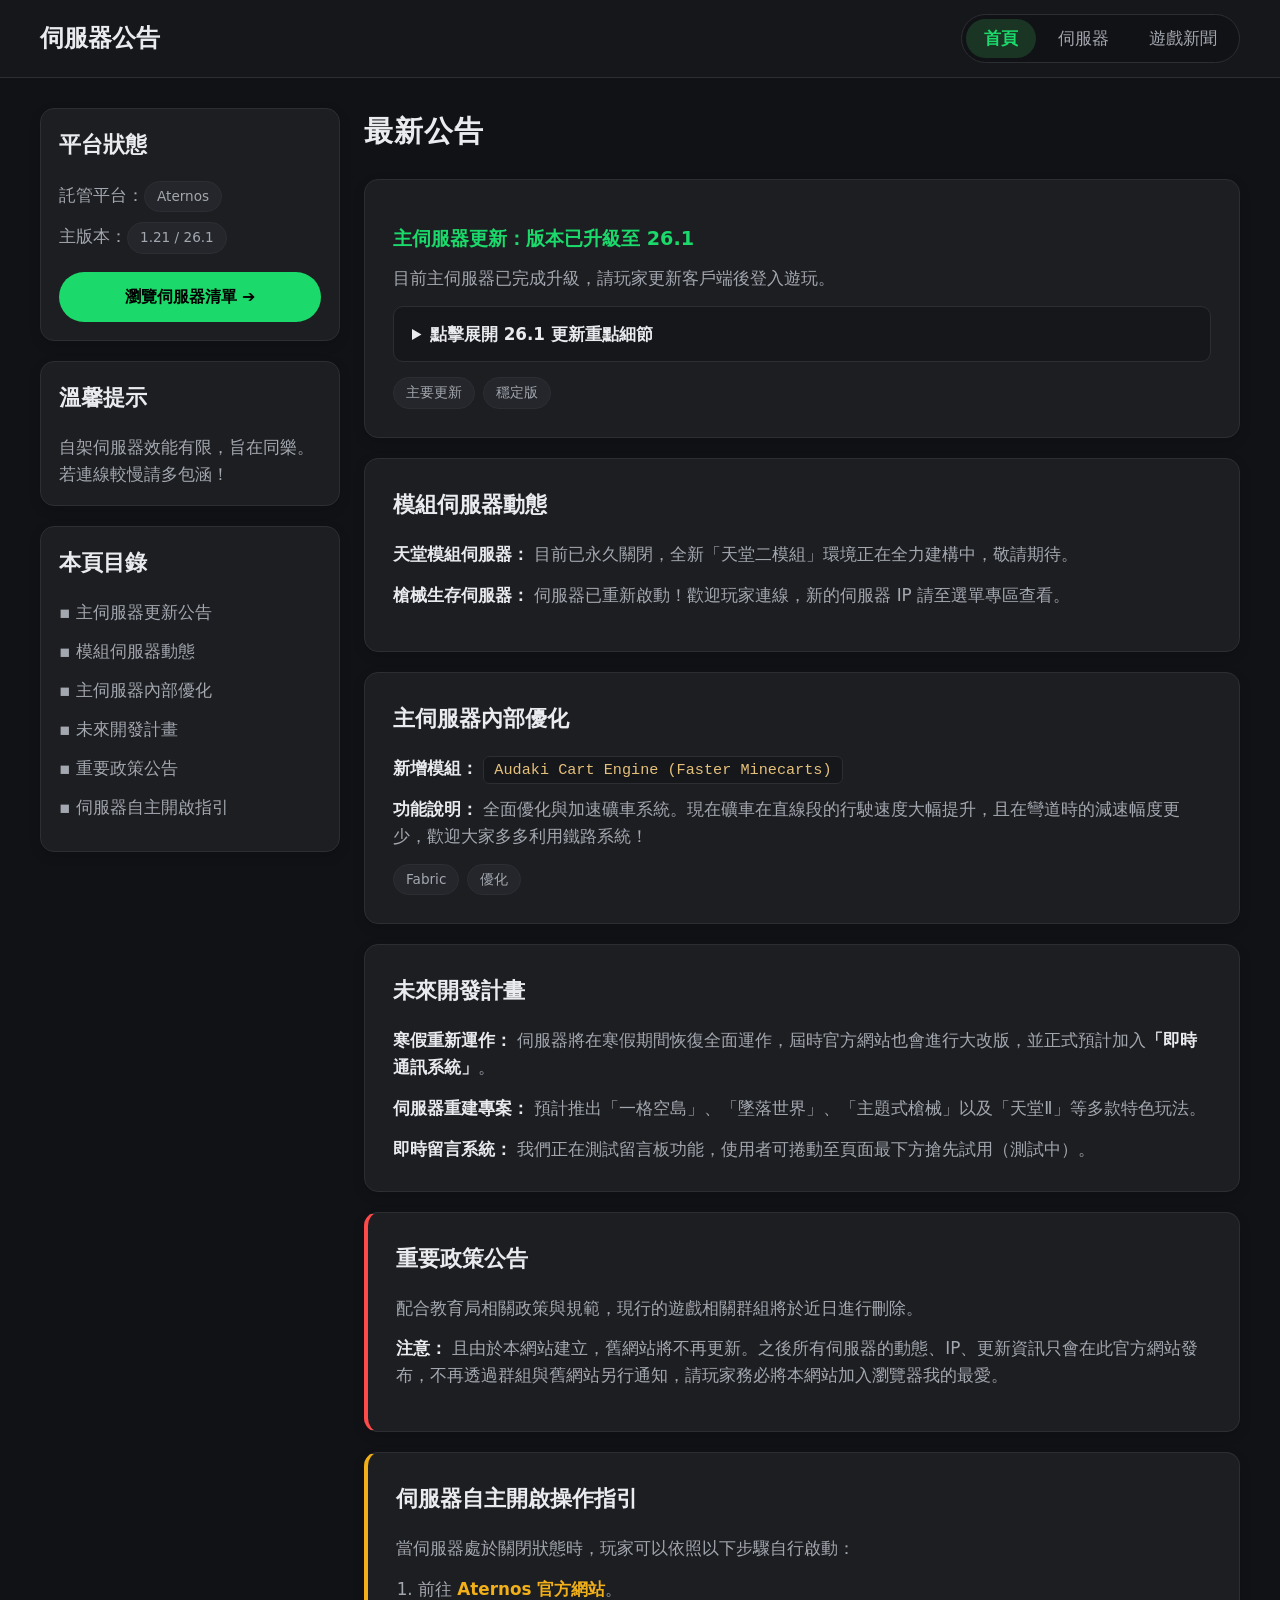
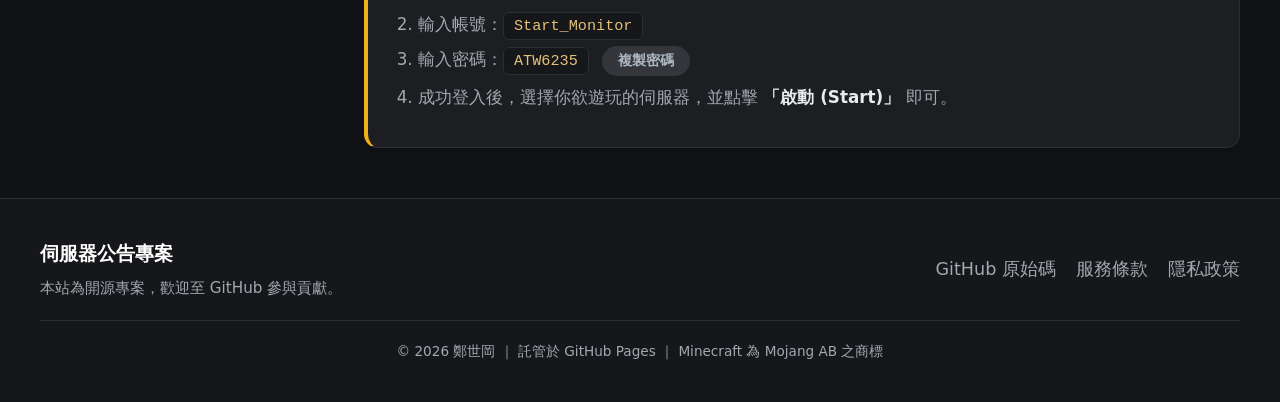
==== index.html @ da99acee "Add files via upload" ====
<!DOCTYPE html>
<html lang="zh-TW">
<head>
    <meta charset="UTF-8">
    <meta name="viewport" content="width=device-width, initial-scale=1.0">
    <title>伺服器公告首頁</title>
    <style>
        /* 完美復刻 Modrinth 配色與全域樣式 */
        :root {
            --bg-main: #111216;       /* 最底層超暗背景 */
            --bg-card: #1c1e22;       /* 卡片與區塊背景 */
            --bg-nav: #16171a;        /* 導覽列背景 */
            --color-text: #eaebee;    /* 主文字顏色 */
            --color-muted: #a3a7af;   /* 說明小字顏色 */
            --brand-green: #1bd96a;   /* 正常狀態背景色 */
            --brand-green-hover: #22ff85; /* 滑鼠移上去時背景色漸變 */
            --border-color: #2c2e33;  /* 邊框線條顏色 */
            --alert-red: #ff4a4a;     /* 政策警示紅 */
            --guide-yellow: #f1b019;  /* 技術指引黃 */
        }

        body {
            font-family: Inter, system-ui, -apple-system, BlinkMacSystemFont, "Segoe UI", Roboto, "Helvetica Neue", Arial, "Noto Sans TC", sans-serif;
            background-color: var(--bg-main);
            color: var(--color-text);
            margin: 0;
            padding: 0;
            line-height: 1.6;
            font-size: 1.1rem;
        }

        /* 頂部區域與導覽列 */
        header {
            background-color: var(--bg-nav);
            border-bottom: 1px solid var(--border-color);
            position: sticky;
            top: 0;
            z-index: 100;
        }

        .header-container {
            max-width: 1200px;
            margin: 0 auto;
            display: flex;
            justify-content: space-between;
            align-items: center;
            padding: 14px 20px;
        }
        
        header h1 {
            margin: 0;
            font-size: 1.5rem;
            font-weight: 700;
        }

        header h1 a {
            color: var(--color-text);
            text-decoration: none;
            transition: color 0.2s;
        }

        header h1 a:hover {
            color: var(--brand-green);
        }

        /* 💡 完美復刻 Modrinth 膠囊型分組導覽外框 */
        nav {
            display: flex;
            gap: 4px;
            background-color: #111216;
            padding: 4px;
            border-radius: 30px; /* 藥丸外框圓角 */
            border: 1px solid var(--border-color);
        }

        /* 💡 導覽標籤全面化身圓角藥丸 */
        nav a {
            color: var(--color-muted);
            text-decoration: none;
            padding: 6px 18px;
            border-radius: 20px; /* 內層選項高圓角 */
            transition: all 0.2s ease;
            font-size: 1.05rem;
            font-weight: 500;
        }

        nav a:hover {
            color: var(--color-text);
            background-color: #24262b;
        }

        /* 💡 復刻截圖中「模組」標籤的墨綠色底、亮綠字效果 */
        nav a.active {
            background-color: #1b3524; 
            color: var(--brand-green);
            font-weight: 600;
        }

        /* 主內容兩欄佈局 */
        .main-layout {
            max-width: 1200px;
            margin: 30px auto;
            padding: 0 20px;
            display: grid;
            grid-template-columns: 300px 1fr;
            gap: 24px;
        }

        @media (max-width: 768px) {
            .main-layout {
                grid-template-columns: 1fr;
            }
        }

        /* 左側邊欄卡片 */
        .sidebar {
            display: flex;
            flex-direction: column;
            gap: 20px;
        }

        /* 右側主內容區 */
        .content-area {
            display: flex;
            flex-direction: column;
            gap: 20px;
        }

        /* 頁面主要大標題樣式 */
        .page-main-title {
            font-size: 1.8rem;
            color: var(--color-text);
            margin: 0 0 5px 0;
            font-weight: 700;
            letter-spacing: 1px;
        }

        /* Modrinth 圓角卡片樣式 */
        .card {
            background-color: var(--bg-card);
            border: 1px solid var(--border-color);
            border-radius: 14px; /* 稍微提升整體卡片大圓角 */
            padding: 28px;
            box-shadow: 0 4px 12px rgba(0,0,0,0.15);
            scroll-margin-top: 80px;
        }

        .card h2 {
            font-size: 1.4rem;
            margin-top: 0;
            margin-bottom: 18px;
            color: var(--color-text);
            font-weight: 600;
        }

        .card h3 {
            font-size: 1.2rem;
            color: var(--brand-green);
            margin-top: 16px;
            margin-bottom: 10px;
        }

        p {
            color: var(--color-muted);
            font-size: 1.05rem;
            margin: 0 0 14px 0;
        }

        strong {
            color: var(--color-text);
        }

        /* 目錄列表樣式 */
        .toc-list {
            list-style: none;
            padding: 0;
            margin: 0;
        }

        .toc-list li {
            margin-bottom: 12px;
        }

        .toc-list a {
            color: var(--color-muted);
            text-decoration: none;
            font-size: 1.05rem;
            transition: color 0.2s;
            display: block;
        }

        .toc-list a:hover {
            color: var(--brand-green);
        }

        /* 🟩 完美復刻「下載」鈕外觀的高圓角綠色按鈕 */
        .btn {
            display: inline-flex;
            align-items: center;
            justify-content: center;
            background-color: var(--brand-green);
            color: #000;
            padding: 12px 24px;
            text-decoration: none;
            border-radius: 30px; /* 💡 更改為極致圓滑的藥丸型圓角 */
            font-size: 1rem;
            font-weight: bold;
            transition: background 0.3s ease, transform 0.2s ease, color 0.3s ease;
            border: none;
            cursor: pointer;
            white-space: nowrap;
        }

        .btn:hover {
            background-color: var(--brand-green-hover);
            color: #000;
        }

        .btn:active {
            transform: scale(0.95);
        }

        /* 🪨 依照條件客製化的灰色圓角藥丸按鈕 */
        .btn-gray {
            background-color: #34363c;
            color: #aeb8c3;
            padding: 6px 16px;
            font-size: 0.85rem;
            margin-left: 8px;
            border-radius: 20px; /* 💡 更改為極致圓滑的藥丸型圓角 */
            font-weight: bold;
            transition: background 0.3s ease, transform 0.2s ease, color 0.3s ease;
            border: none;
            cursor: pointer;
            white-space: nowrap;
        }

        .btn-gray:hover {
            background-color: #41444b;
            color: #dce9f6;
        }

        .btn-gray:active {
            transform: scale(0.95);
        }

        /* 💡 標籤同步換上膠囊藥丸外觀 */
        .tag {
            display: inline-block;
            background-color: #24262b;
            color: var(--color-muted);
            padding: 4px 12px;
            border-radius: 20px; /* 💡 高圓角 */
            font-size: 0.85rem;
            margin-right: 8px;
            border: 1px solid var(--border-color);
        }

        /* 摺疊選單 */
        details {
            background-color: #16171a;
            padding: 14px 18px;
            border-radius: 10px; /* 摺疊選單微調圓潤 */
            border: 1px solid var(--border-color);
            margin-top: 14px;
        }

        summary {
            font-weight: 600;
            color: var(--color-text);
            cursor: pointer;
            font-size: 1.05rem;
        }

        ul, ol {
            padding-left: 22px;
            margin: 12px 0 0 0;
            color: var(--color-muted);
            font-size: 1.05rem;
        }

        li {
            margin-bottom: 8px;
        }

        /* 政策與技術引導特殊樣式 */
        .policy-card {
            border-left: 4px solid var(--alert-red);
        }
        
        .tech-card {
            border-left: 4px solid var(--guide-yellow);
        }

        /* 程式碼區塊外觀 */
        .code-block {
            background-color: #16171a;
            padding: 4px 10px;
            border-radius: 6px;
            font-family: Consolas, Monaco, monospace;
            color: #e5c07b;
            font-size: 0.95rem;
            border: 1px solid var(--border-color);
        }

        /* 複製狀態字樣提示 */
        #status {
            font-size: 15px;
            color: #d1d5db;
            margin-left: 10px;
            display: inline-block;
            vertical-align: middle;
        }
    </style>
</head>
<body>

    <header>
        <div class="header-container">
            <h1><a href="#main-server">伺服器公告</a></h1>
            <nav>
                <a href="index.html" class="active">首頁</a>
                <a href="menu.html">伺服器</a>
                <a href="news.html">遊戲新聞</a>
            </nav>
        </div>
    </header>

    <div class="main-layout">
        
        <div class="sidebar">
            <div class="card" style="padding: 18px;">
                <h2>平台狀態</h2>
                <p style="margin-bottom: 10px;">託管平台：<span class="tag">Aternos</span></p>
                <p style="margin-bottom: 18px;">主版本：<span class="tag">1.21 / 26.1</span></p>
                <a href="menu.html" class="btn" style="width: 100%; box-sizing: border-box;">瀏覽伺服器清單 ➔</a>
            </div>
            
            <div class="card" style="padding: 18px;">
                <h2>溫馨提示</h2>
                <p style="margin: 0;">自架伺服器效能有限，旨在同樂。若連線較慢請多包涵！</p>
            </div>

            <div class="card" style="padding: 18px;">
                <h2>本頁目錄</h2>
                <ul class="toc-list">
                    <li><a href="#main-server">▪ 主伺服器更新公告</a></li>
                    <li><a href="#mod-server">▪ 模組伺服器動態</a></li>
                    <li><a href="#server-optimization">▪ 主伺服器內部優化</a></li>
                    <li><a href="#future-plans">▪ 未來開發計畫</a></li>
                    <li><a href="#policy-alert">▪ 重要政策公告</a></li>
                    <li><a href="#self-host">▪ 伺服器自主開啟指引</a></li>
                </ul>
            </div>
        </div>

        <div class="content-area">

            <h2 class="page-main-title">最新公告</h2>

            <div class="card" id="main-server">
                <h3>主伺服器更新：版本已升級至 26.1</h3>
                <p>目前主伺服器已完成升級，請玩家更新客戶端後登入遊玩。</p>
                
                <details>
                    <summary>點擊展開 26.1 更新重點細節</summary>
                    <ul>
                        <li><strong>全新生物外觀：</strong> 新增兔子與多種幼年生物的全新視覺外觀。</li>
                        <li><strong>全新道具與配方：</strong> 引入「金蒲公英」，並正式新增「命名牌」的合成配方。</li>
                        <li><strong>音效升級：</strong> 音階盒新增「小號」音色，並全面更新了貓、豬、牛、雞等動物的新音效。</li>
                    </ul>
                </details>
                <div style="margin-top: 15px;">
                    <span class="tag">主要更新</span><span class="tag">穩定版</span>
                </div>
            </div>

            <div class="card" id="mod-server">
                <h2>模組伺服器動態</h2>
                <p><strong>天堂模組伺服器：</strong> 目前已永久關閉，全新「天堂二模組」環境正在全力建構中，敬請期待。</p>
                <p><strong>槍械生存伺服器：</strong> 伺服器已重新啟動！歡迎玩家連線，新的伺服器 IP 請至選單專區查看。</p>
            </div>

            <div class="card" id="server-optimization">
                <h2>主伺服器內部優化</h2>
                <p><strong>新增模組：</strong> <span class="code-block">Audaki Cart Engine (Faster Minecarts)</span></p>
                <p><strong>功能說明：</strong> 全面優化與加速礦車系統。現在礦車在直線段的行駛速度大幅提升，且在彎道時的減速幅度更少，歡迎大家多多利用鐵路系統！</p>
                <div style="margin-top: 10px;">
                    <span class="tag">Fabric</span><span class="tag">優化</span>
                </div>
            </div>

            <div class="card" id="future-plans">
                <h2>未來開發計畫</h2>
                <p><strong>寒假重新運作：</strong> 伺服器將在寒假期間恢復全面運作，屆時官方網站也會進行大改版，並正式預計加入<strong>「即時通訊系統」</strong>。</p>
                <p><strong>伺服器重建專案：</strong> 預計推出「一格空島」、「墜落世界」、「主題式槍械」以及「天堂Ⅱ」等多款特色玩法。</p>
                <p style="margin-bottom: 0;"><strong>即時留言系統：</strong> 我們正在測試留言板功能，使用者可捲動至頁面最下方搶先試用（測試中）。</p>
            </div>

            <div class="card policy-card" id="policy-alert">
                <h2>重要政策公告</h2>
                <p>配合教育局相關政策與規範，現行的遊戲相關群組將於近日進行刪除。</p>
                <p><strong>注意：</strong> 且由於本網站建立，舊網站將不再更新。之後所有伺服器的動態、IP、更新資訊只會在此官方網站發布，不再透過群組與舊網站另行通知，請玩家務必將本網站加入瀏覽器我的最愛。</p>
            </div>

            <div class="card tech-card" id="self-host">
                <h2>伺服器自主開啟操作指引</h2>
                <p>當伺服器處於關閉狀態時，玩家可以依照以下步驟自行啟動：</p>
                <ol>
                    <li>前往 <a href="https://aternos.org/" target="_blank" style="color: var(--guide-yellow); font-weight: bold; text-decoration: none;">Aternos 官方網站</a>。</li>
                    <li>輸入帳號：<span class="code-block">Start_Monitor</span></li>
                    <li>輸入密碼：<span class="code-block" id="server-pwd">ATW6235</span> 
                        <button class="btn-gray" id="copyBtn">複製密碼</button>
                        <div id="status"></div>
                    </li>
                    <li>成功登入後，選擇你欲遊玩的伺服器，並點擊 <strong>「啟動 (Start)」</strong> 即可。</li>
                </ol>
            </div>

        </div>
    </div>

    <script>
        document.getElementById("copyBtn").addEventListener("click", function() {
            var pwdText = document.getElementById("server-pwd").innerText;

            const textarea = document.createElement("textarea");
            textarea.value = pwdText;
            document.body.appendChild(textarea);
            textarea.select();

            try {
                const successful = document.execCommand("copy");
                const statusEl = document.getElementById("status");
                if (successful) {
                    statusEl.textContent = "已複製至剪貼簿";
                    setTimeout(() => {
                        statusEl.textContent = "";
                    }, 3000);
                } else {
                    statusEl.textContent = "複製失敗";
                }
            } catch (err) {
                document.getElementById("status").textContent = "複製錯誤";
            }

            document.body.removeChild(textarea);
        });
    </script>



    <footer style="background-color: #16171a; border-top: 1px solid #2c2e33; padding: 40px 20px; color: #a3a7af; margin-top: 50px;">
        <div style="max-width: 1200px; margin: 0 auto; display: flex; justify-content: space-between; align-items: center; flex-wrap: wrap; gap: 20px;">
        
            <div>
                <div style="font-size: 1.2rem; font-weight: bold; color: #fff; margin-bottom: 6px;">伺服器公告專案</div>
                <p style="margin: 0; font-size: 0.95rem;">本站為開源專案，歡迎至 GitHub 參與貢獻。</p>
            </div>

            <div style="display: flex; gap: 20px;">
                <a href="https://github.com/KevinChensinlong/KevinChensinlong.github.io" target="_blank" style="color: #a3a7af; text-decoration: none; transition: 0.2s;">
                   GitHub 原始碼
                </a>
                <a href="#" style="color: #a3a7af; text-decoration: none;">服務條款</a>
                <a href="#" style="color: #a3a7af; text-decoration: none;">隱私政策</a>
            </div>
        </div>
    
        <div style="max-width: 1200px; margin: 20px auto 0 auto; padding-top: 20px; border-top: 1px solid #2c2e33; text-align: center; font-size: 0.85rem;">
            &copy; 2026 鄭世岡 ｜ 託管於 GitHub Pages ｜ Minecraft 為 Mojang AB 之商標
        </div>
    </footer>

</body>
</html>
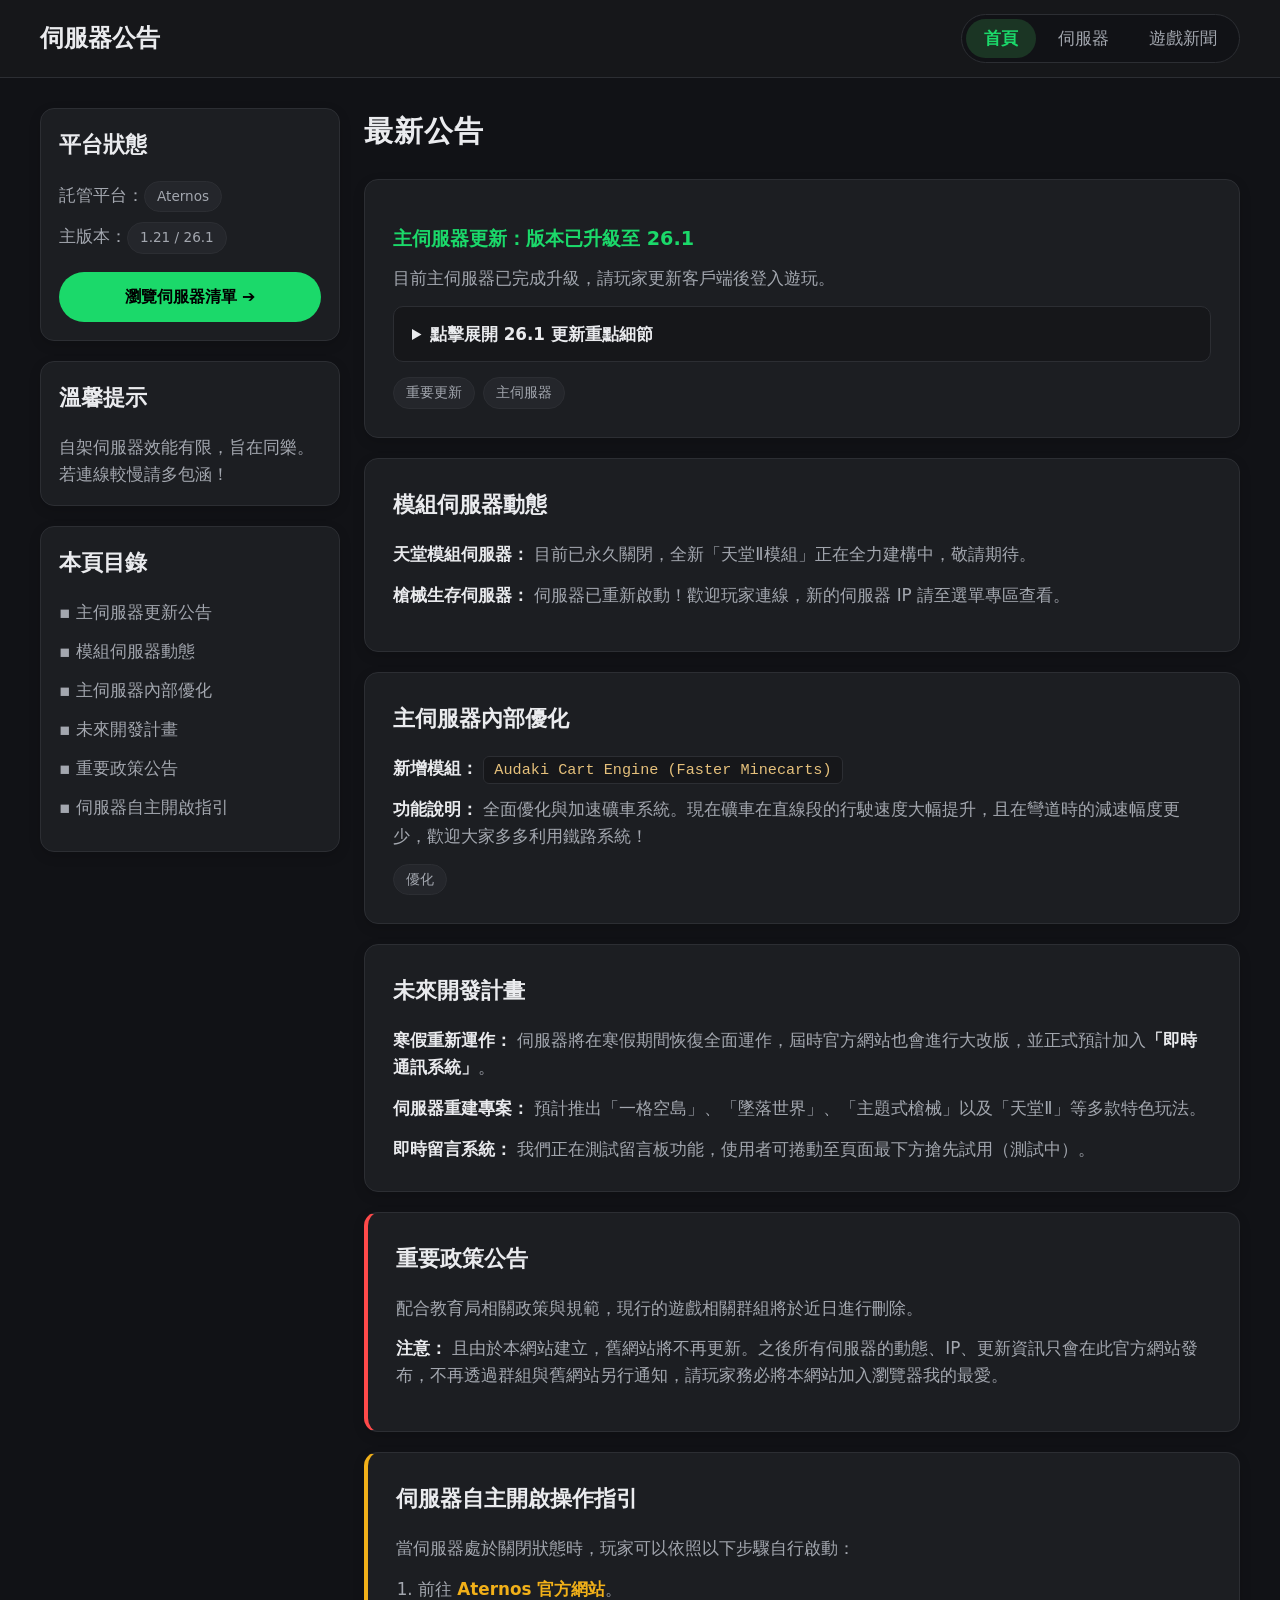
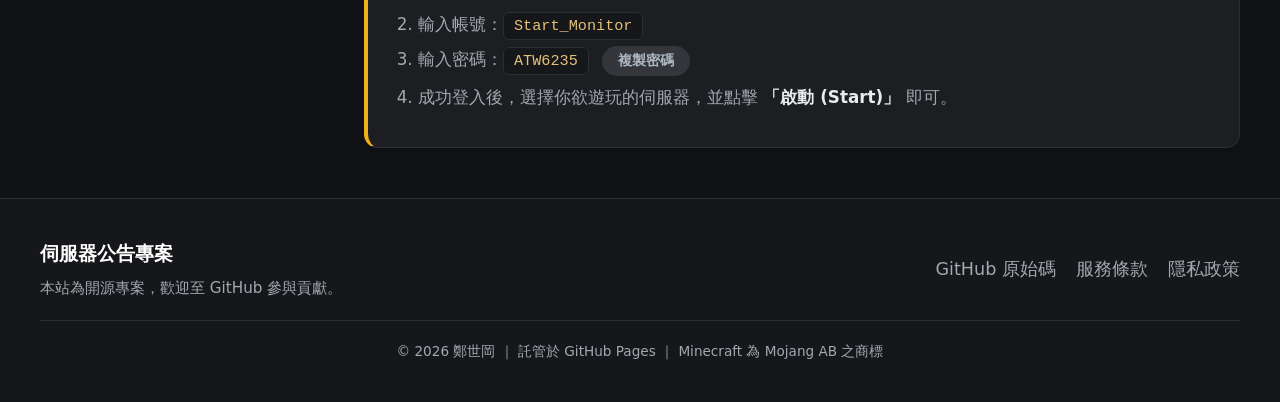
==== commit 0fe29a8d: "Add files via upload" ====
--- a/index.html
+++ b/index.html
@@ -371,13 +371,13 @@
                     </ul>
                 </details>
                 <div style="margin-top: 15px;">
-                    <span class="tag">主要更新</span><span class="tag">穩定版</span>
+                    <span class="tag">重要更新</span><span class="tag">主伺服器</span>
                 </div>
             </div>
 
             <div class="card" id="mod-server">
                 <h2>模組伺服器動態</h2>
-                <p><strong>天堂模組伺服器：</strong> 目前已永久關閉，全新「天堂二模組」環境正在全力建構中，敬請期待。</p>
+                <p><strong>天堂模組伺服器：</strong> 目前已永久關閉，全新「天堂Ⅱ模組」正在全力建構中，敬請期待。</p>
                 <p><strong>槍械生存伺服器：</strong> 伺服器已重新啟動！歡迎玩家連線，新的伺服器 IP 請至選單專區查看。</p>
             </div>
 
@@ -386,7 +386,7 @@
                 <p><strong>新增模組：</strong> <span class="code-block">Audaki Cart Engine (Faster Minecarts)</span></p>
                 <p><strong>功能說明：</strong> 全面優化與加速礦車系統。現在礦車在直線段的行駛速度大幅提升，且在彎道時的減速幅度更少，歡迎大家多多利用鐵路系統！</p>
                 <div style="margin-top: 10px;">
-                    <span class="tag">Fabric</span><span class="tag">優化</span>
+                    <span class="tag">優化</span>
                 </div>
             </div>
 
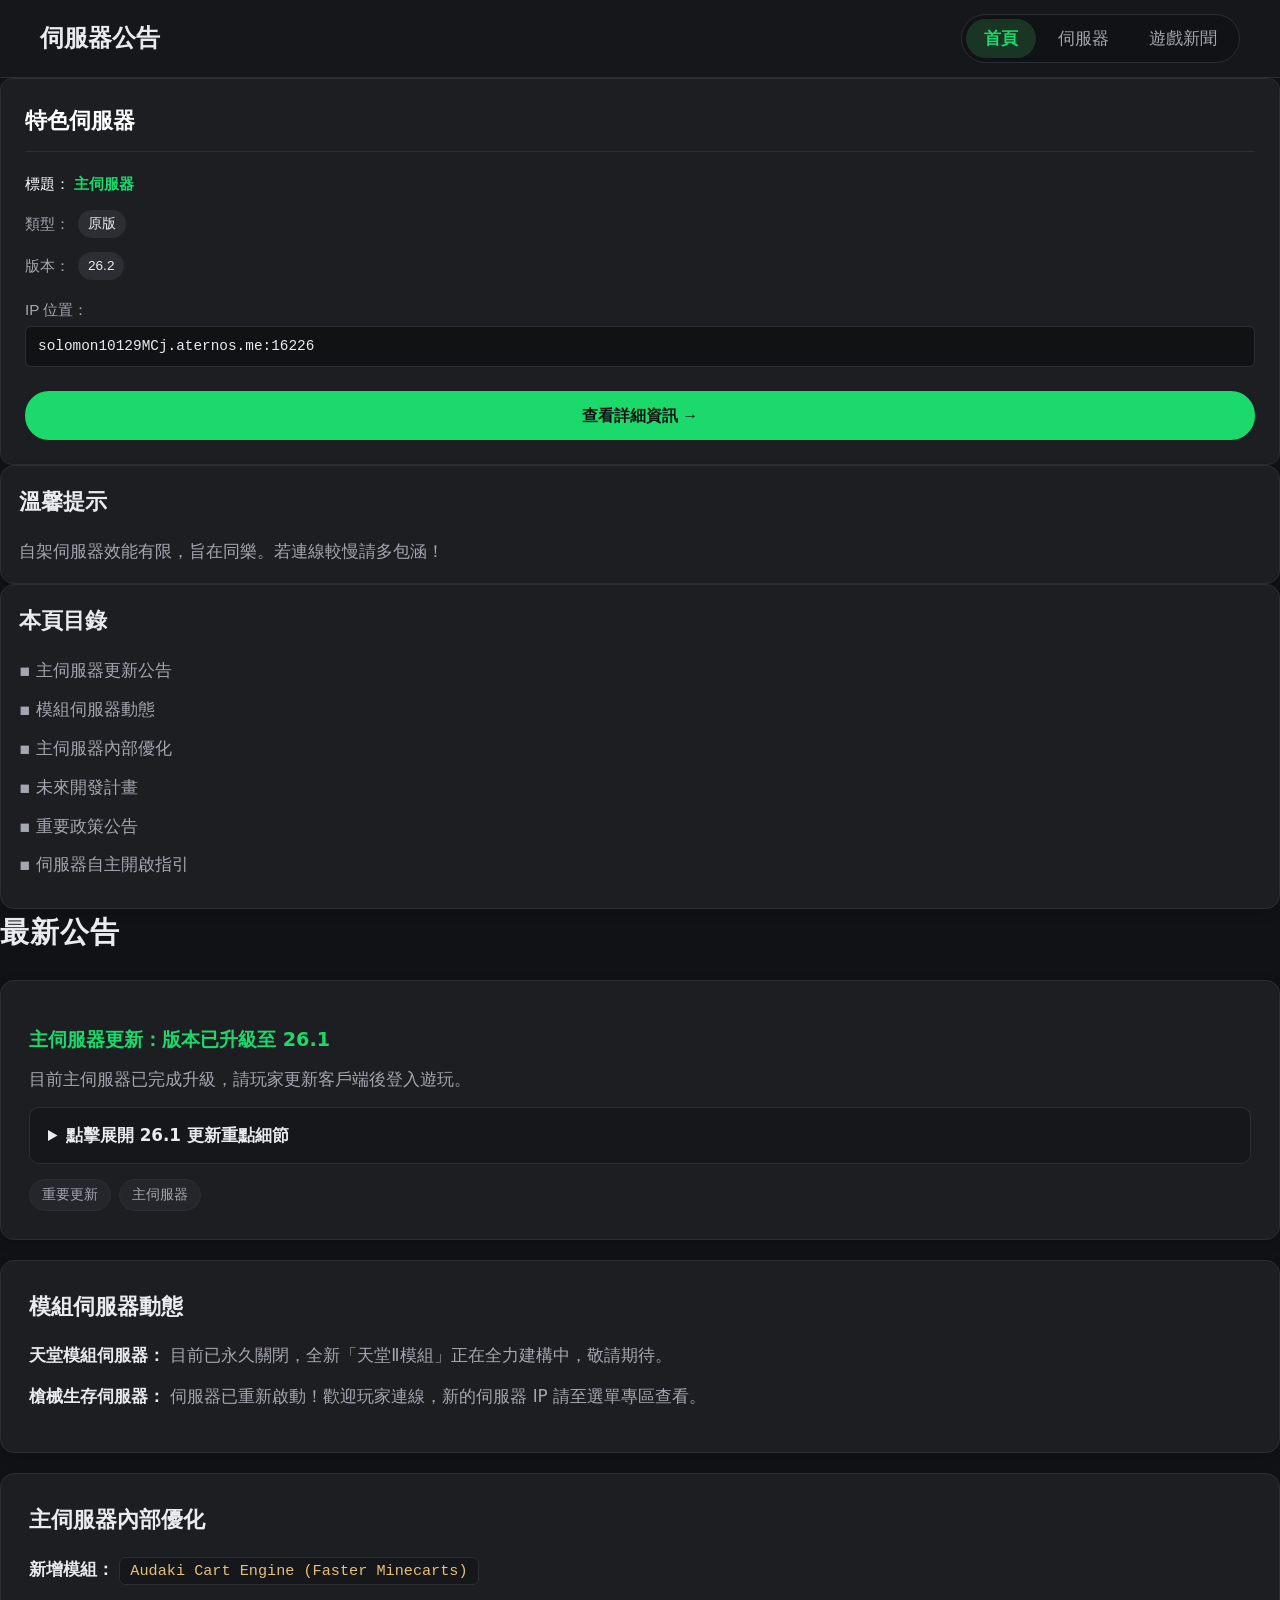
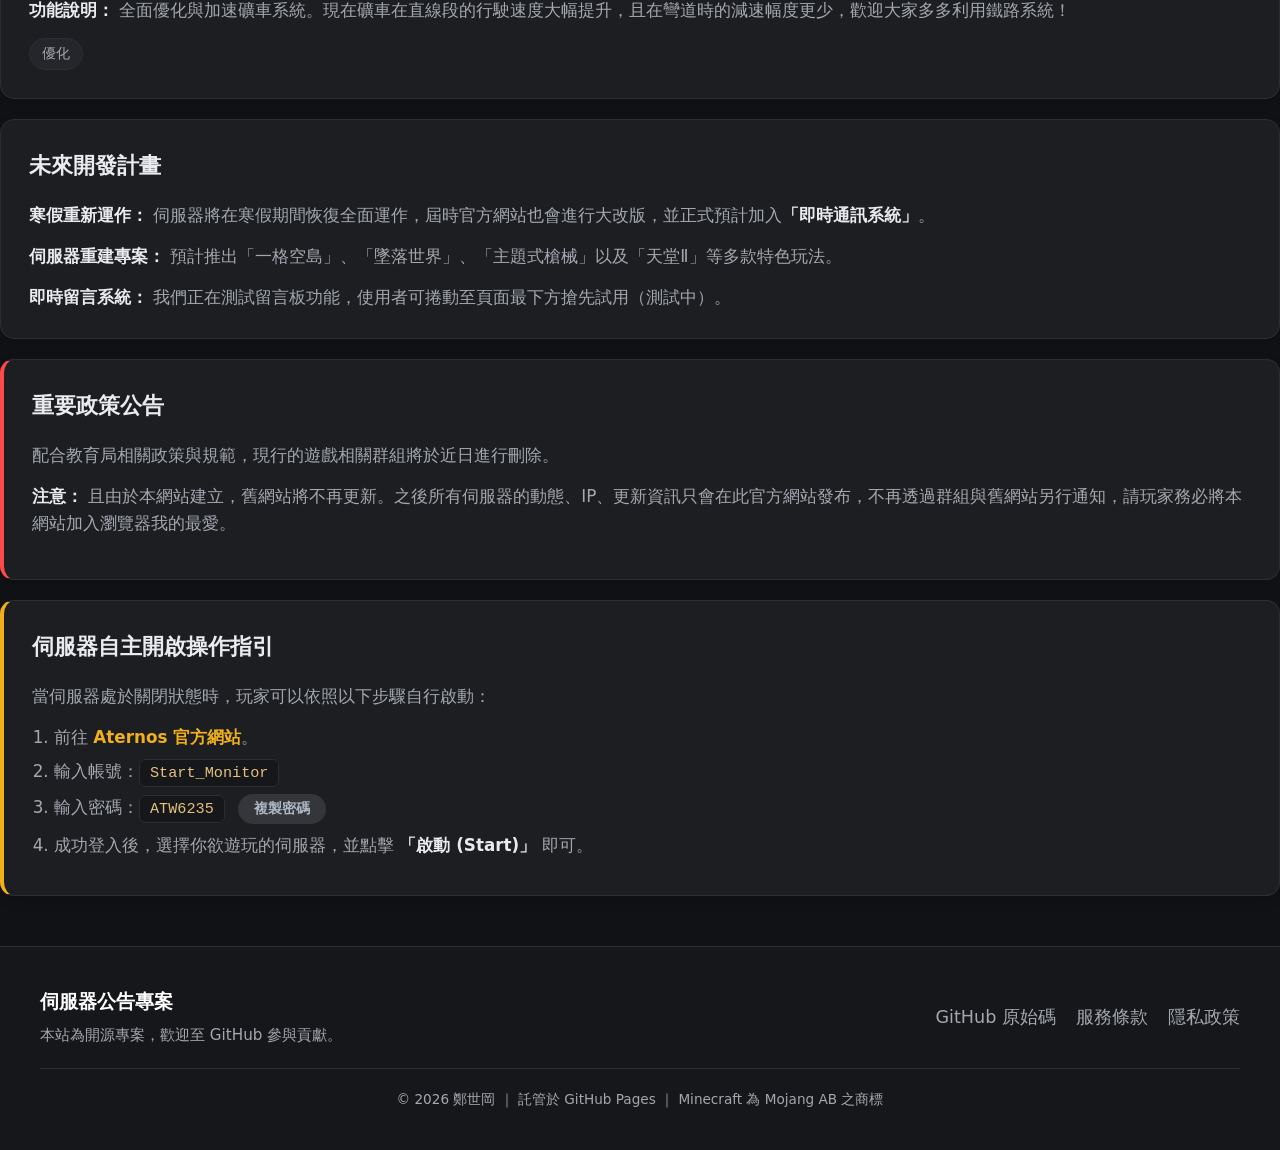
==== commit 16b60e45: "Add files via upload" ====
--- a/index.html
+++ b/index.html
@@ -326,16 +326,43 @@
         </div>
     </header>
 
-    <div class="main-layout">
-        
-        <div class="sidebar">
-            <div class="card" style="padding: 18px;">
-                <h2>平台狀態</h2>
-                <p style="margin-bottom: 10px;">託管平台：<span class="tag">Aternos</span></p>
-                <p style="margin-bottom: 18px;">主版本：<span class="tag">1.21 / 26.1</span></p>
-                <a href="menu.html" class="btn" style="width: 100%; box-sizing: border-box;">瀏覽伺服器清單 ➔</a>
-            </div>
-            
+            <!-- ==================== 特色伺服器卡片 ==================== -->
+            <div class="sidebar-card" style="background-color: #1c1e22; border: 1px solid #2c2e33; border-radius: 12px; padding: 24px; color: #eaebee; font-family: sans-serif;">
+                <!-- 大標題 -->
+                <h3 style="margin-top: 0; margin-bottom: 20px; font-size: 1.4rem; font-weight: bold; color: #fff; border-bottom: 1px solid #2c2e33; padding-bottom: 12px;">特色伺服器</h3>
+    
+                <!-- 伺服器資訊內容 -->
+                <div style="display: flex; flex-direction: column; gap: 14px; font-size: 0.95rem; color: #a3a7af; margin-bottom: 24px;">
+                    <div>
+                        <span style="color: #fff; font-weight: 500;">標題：</span>
+                        <span style="color: #1bd96a; font-weight: bold;">主伺服器</span>
+                    </div>
+                    <div style="display: flex; align-items: center; flex-wrap: wrap; gap: 8px;">
+            <span>類型：</span>
+                        <span style="background-color: #2c2e33; color: #eaebee; padding: 3px 10px; border-radius: 20px; font-size: 0.85rem;">原版</span>
+                    </div>
+                    <div style="display: flex; align-items: center; flex-wrap: wrap; gap: 8px;">
+            <span>版本：</span>
+                        <span style="background-color: #2c2e33; color: #eaebee; padding: 3px 10px; border-radius: 20px; font-size: 0.85rem;">26.2</span>
+                    </div>
+                    <div style="margin-top: 4px;">
+                        <div style="margin-bottom: 4px;">IP 位置：</div>
+                        <div style="background-color: #111214; color: #eaebee; padding: 8px 12px; border-radius: 6px; font-family: monospace; font-size: 0.9rem; word-break: break-all; border: 1px solid #2c2e33;">
+                            solomon10129MCj.aternos.me:16226
+            </div>
+                    </div>
+                </div>
+
+                <!-- 前往 server-main.html 的按鈕 -->
+                <a href="server-main.html" style="display: flex; justify-content: center; align-items: center; width: 100%; padding: 12px 0; background-color: #1bd96a; color: #111214; text-decoration: none; font-weight: bold; border-radius: 24px; font-size: 1rem; transition: background-color 0.2s ease, transform 0.1s ease; box-sizing: border-box;"
+                   onmouseover="this.style.backgroundColor='#22ff85'; this.style.transform='translateY(-1px)';"
+                   onmouseout="this.style.backgroundColor='#1bd96a'; this.style.transform='translateY(0)';"
+                   onmousedown="this.style.transform='translateY(1px)';">
+                    查看詳細資訊 &rarr;
+                </a>
+            </div>  
+
+          
             <div class="card" style="padding: 18px;">
                 <h2>溫馨提示</h2>
                 <p style="margin: 0;">自架伺服器效能有限，旨在同樂。若連線較慢請多包涵！</p>
@@ -448,8 +475,6 @@
         });
     </script>
 
-
-
     <footer style="background-color: #16171a; border-top: 1px solid #2c2e33; padding: 40px 20px; color: #a3a7af; margin-top: 50px;">
         <div style="max-width: 1200px; margin: 0 auto; display: flex; justify-content: space-between; align-items: center; flex-wrap: wrap; gap: 20px;">
         
@@ -459,11 +484,20 @@
             </div>
 
             <div style="display: flex; gap: 20px;">
-                <a href="https://github.com/KevinChensinlong/KevinChensinlong.github.io" target="_blank" style="color: #a3a7af; text-decoration: none; transition: 0.2s;">
+                <a href="https://github.com/KevinChensinlong/KevinChensinlong.github.io" target="_blank" 
+                   style="color: #a3a7af; text-decoration: none; transition: 0.2s;"
+                   onmouseover="this.style.textDecoration='underline'; this.style.color='#fff';" 
+                   onmouseout="this.style.textDecoration='none'; this.style.color='#a3a7af';">
                    GitHub 原始碼
                 </a>
-                <a href="#" style="color: #a3a7af; text-decoration: none;">服務條款</a>
-                <a href="#" style="color: #a3a7af; text-decoration: none;">隱私政策</a>
+                <a href="#" 
+                   style="color: #a3a7af; text-decoration: none; transition: 0.2s;"
+                   onmouseover="this.style.textDecoration='underline'; this.style.color='#fff';" 
+                   onmouseout="this.style.textDecoration='none'; this.style.color='#a3a7af';">服務條款</a>
+                <a href="#" 
+                   style="color: #a3a7af; text-decoration: none; transition: 0.2s;"
+                   onmouseover="this.style.textDecoration='underline'; this.style.color='#fff';" 
+                   onmouseout="this.style.textDecoration='none'; this.style.color='#a3a7af';">隱私政策</a>
             </div>
         </div>
     
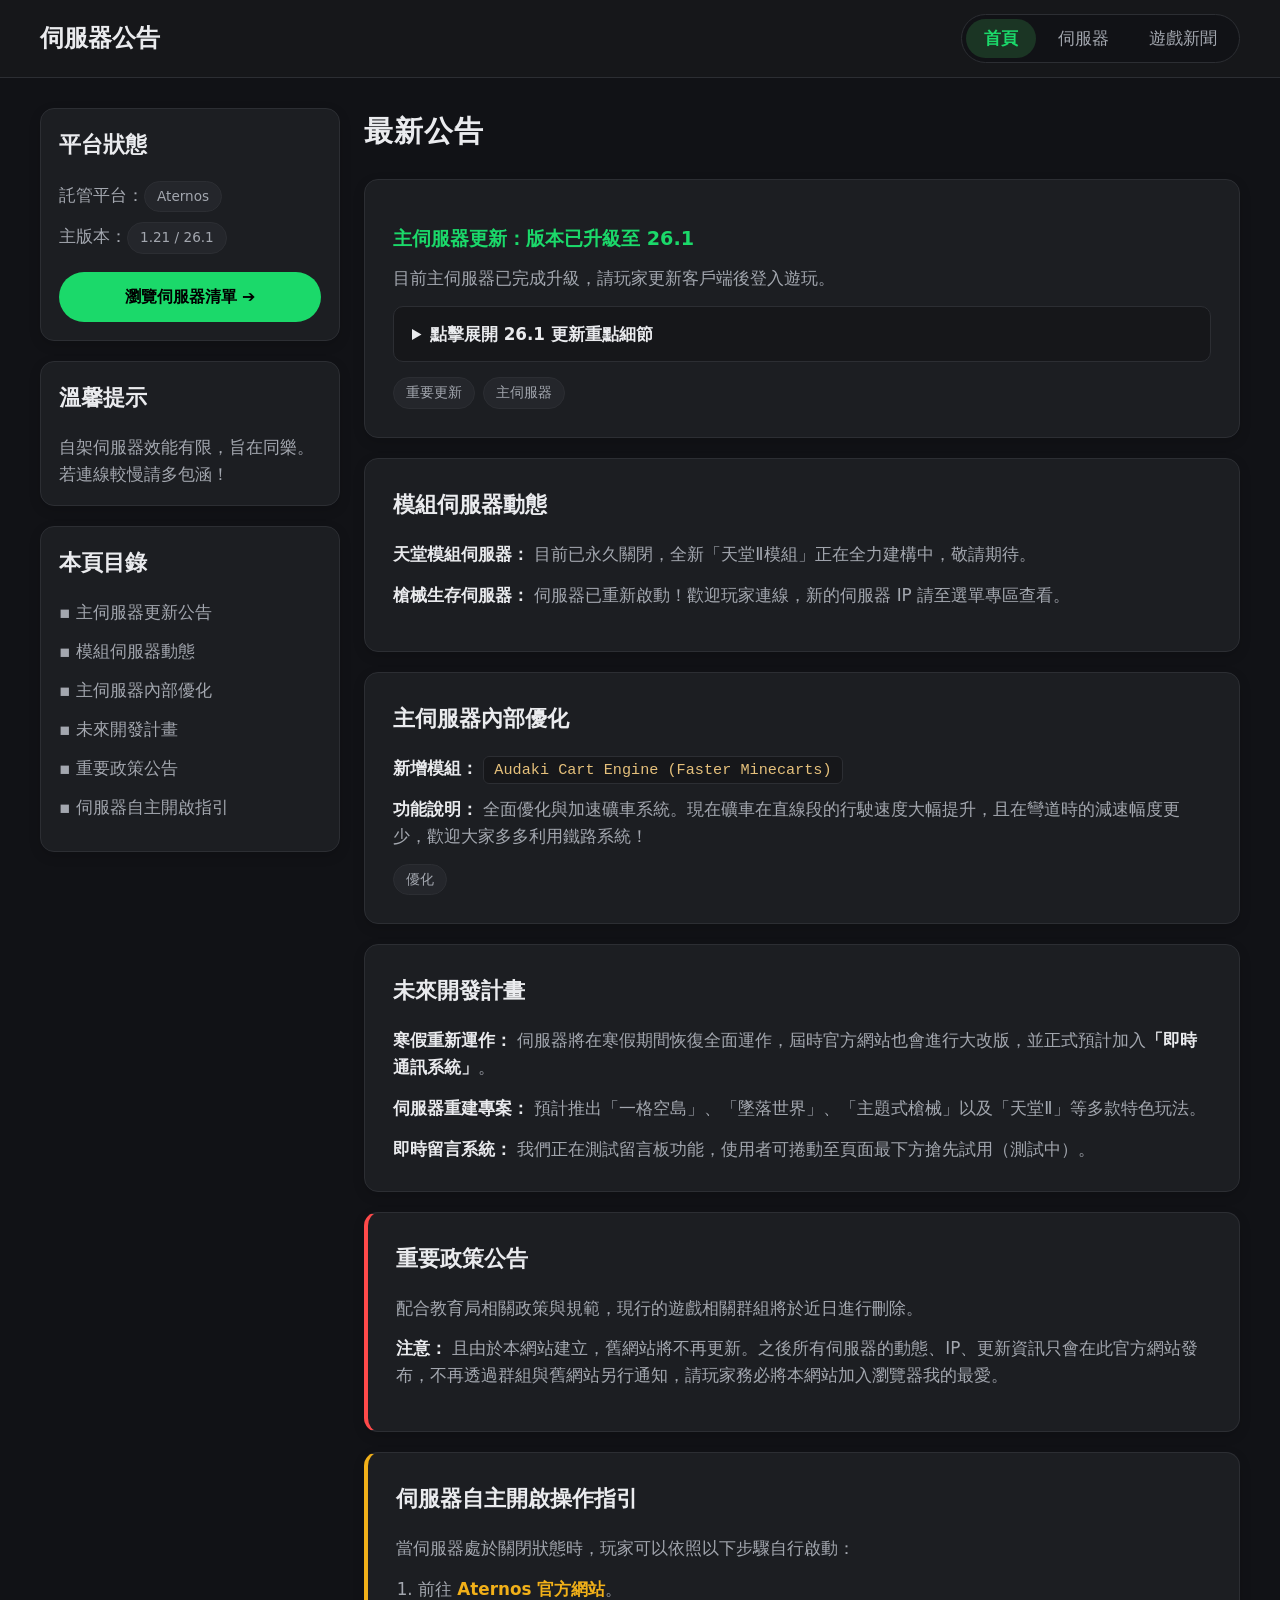
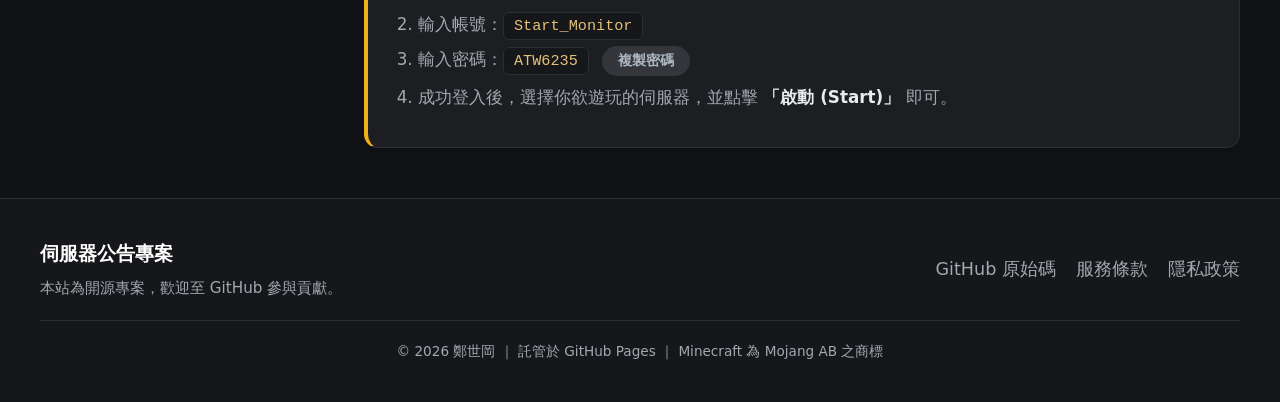
==== commit 2a7ab536: "Add files via upload" ====
--- a/index.html
+++ b/index.html
@@ -326,43 +326,16 @@
         </div>
     </header>
 
-            <!-- ==================== 特色伺服器卡片 ==================== -->
-            <div class="sidebar-card" style="background-color: #1c1e22; border: 1px solid #2c2e33; border-radius: 12px; padding: 24px; color: #eaebee; font-family: sans-serif;">
-                <!-- 大標題 -->
-                <h3 style="margin-top: 0; margin-bottom: 20px; font-size: 1.4rem; font-weight: bold; color: #fff; border-bottom: 1px solid #2c2e33; padding-bottom: 12px;">特色伺服器</h3>
-    
-                <!-- 伺服器資訊內容 -->
-                <div style="display: flex; flex-direction: column; gap: 14px; font-size: 0.95rem; color: #a3a7af; margin-bottom: 24px;">
-                    <div>
-                        <span style="color: #fff; font-weight: 500;">標題：</span>
-                        <span style="color: #1bd96a; font-weight: bold;">主伺服器</span>
-                    </div>
-                    <div style="display: flex; align-items: center; flex-wrap: wrap; gap: 8px;">
-            <span>類型：</span>
-                        <span style="background-color: #2c2e33; color: #eaebee; padding: 3px 10px; border-radius: 20px; font-size: 0.85rem;">原版</span>
-                    </div>
-                    <div style="display: flex; align-items: center; flex-wrap: wrap; gap: 8px;">
-            <span>版本：</span>
-                        <span style="background-color: #2c2e33; color: #eaebee; padding: 3px 10px; border-radius: 20px; font-size: 0.85rem;">26.2</span>
-                    </div>
-                    <div style="margin-top: 4px;">
-                        <div style="margin-bottom: 4px;">IP 位置：</div>
-                        <div style="background-color: #111214; color: #eaebee; padding: 8px 12px; border-radius: 6px; font-family: monospace; font-size: 0.9rem; word-break: break-all; border: 1px solid #2c2e33;">
-                            solomon10129MCj.aternos.me:16226
-            </div>
-                    </div>
-                </div>
-
-                <!-- 前往 server-main.html 的按鈕 -->
-                <a href="server-main.html" style="display: flex; justify-content: center; align-items: center; width: 100%; padding: 12px 0; background-color: #1bd96a; color: #111214; text-decoration: none; font-weight: bold; border-radius: 24px; font-size: 1rem; transition: background-color 0.2s ease, transform 0.1s ease; box-sizing: border-box;"
-                   onmouseover="this.style.backgroundColor='#22ff85'; this.style.transform='translateY(-1px)';"
-                   onmouseout="this.style.backgroundColor='#1bd96a'; this.style.transform='translateY(0)';"
-                   onmousedown="this.style.transform='translateY(1px)';">
-                    查看詳細資訊 &rarr;
-                </a>
-            </div>  
-
-          
+    <div class="main-layout">
+        
+        <div class="sidebar">
+            <div class="card" style="padding: 18px;">
+                <h2>平台狀態</h2>
+                <p style="margin-bottom: 10px;">託管平台：<span class="tag">Aternos</span></p>
+                <p style="margin-bottom: 18px;">主版本：<span class="tag">1.21 / 26.1</span></p>
+                <a href="menu.html" class="btn" style="width: 100%; box-sizing: border-box;">瀏覽伺服器清單 ➔</a>
+            </div>
+            
             <div class="card" style="padding: 18px;">
                 <h2>溫馨提示</h2>
                 <p style="margin: 0;">自架伺服器效能有限，旨在同樂。若連線較慢請多包涵！</p>
@@ -475,6 +448,8 @@
         });
     </script>
 
+
+
     <footer style="background-color: #16171a; border-top: 1px solid #2c2e33; padding: 40px 20px; color: #a3a7af; margin-top: 50px;">
         <div style="max-width: 1200px; margin: 0 auto; display: flex; justify-content: space-between; align-items: center; flex-wrap: wrap; gap: 20px;">
         
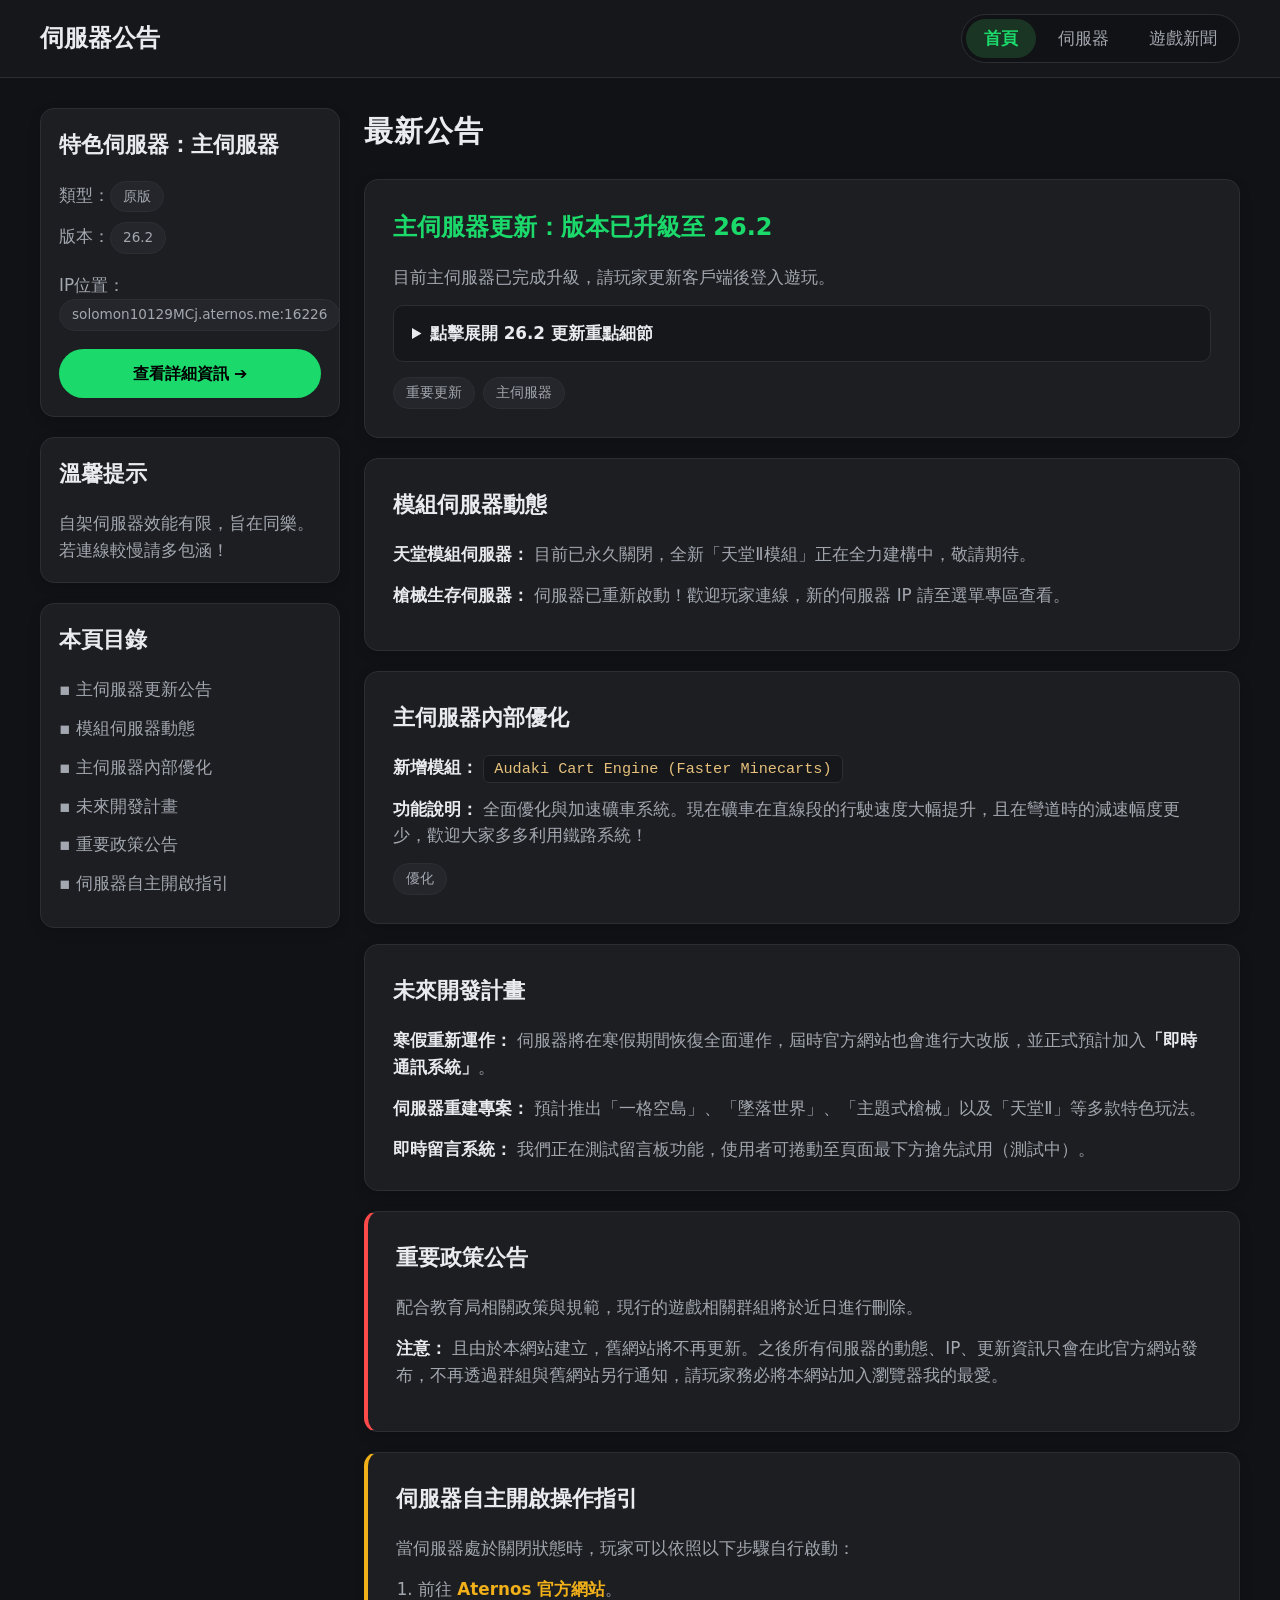
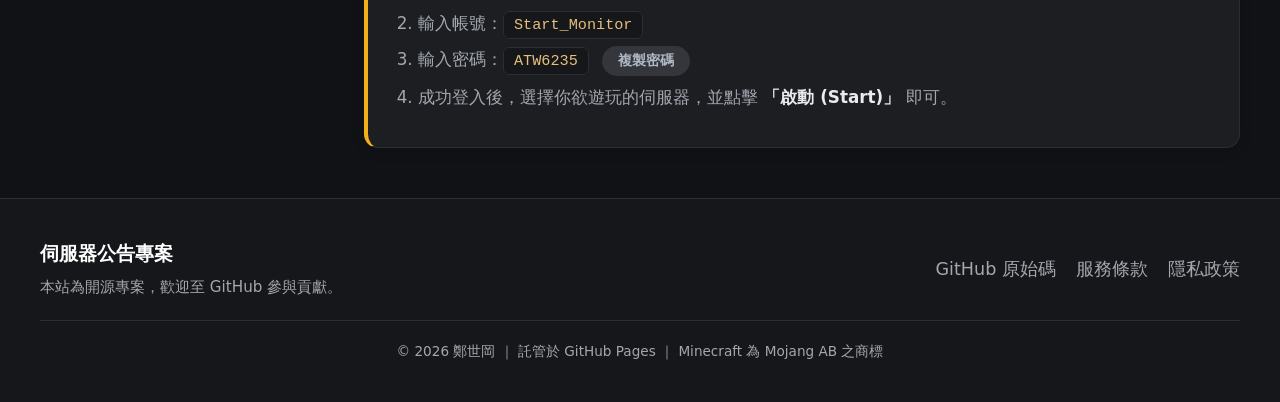
==== commit 6403bb39: "Add files via upload" ====
--- a/index.html
+++ b/index.html
@@ -1,5 +1,6 @@
 <!DOCTYPE html>
 <html lang="zh-TW">
+
 <head>
     <meta charset="UTF-8">
     <meta name="viewport" content="width=device-width, initial-scale=1.0">
@@ -7,16 +8,26 @@
     <style>
         /* 完美復刻 Modrinth 配色與全域樣式 */
         :root {
-            --bg-main: #111216;       /* 最底層超暗背景 */
-            --bg-card: #1c1e22;       /* 卡片與區塊背景 */
-            --bg-nav: #16171a;        /* 導覽列背景 */
-            --color-text: #eaebee;    /* 主文字顏色 */
-            --color-muted: #a3a7af;   /* 說明小字顏色 */
-            --brand-green: #1bd96a;   /* 正常狀態背景色 */
-            --brand-green-hover: #22ff85; /* 滑鼠移上去時背景色漸變 */
-            --border-color: #2c2e33;  /* 邊框線條顏色 */
-            --alert-red: #ff4a4a;     /* 政策警示紅 */
-            --guide-yellow: #f1b019;  /* 技術指引黃 */
+            --bg-main: #111216;
+            /* 最底層超暗背景 */
+            --bg-card: #1c1e22;
+            /* 卡片與區塊背景 */
+            --bg-nav: #16171a;
+            /* 導覽列背景 */
+            --color-text: #eaebee;
+            /* 主文字顏色 */
+            --color-muted: #a3a7af;
+            /* 說明小字顏色 */
+            --brand-green: #1bd96a;
+            /* 正常狀態背景色 */
+            --brand-green-hover: #22ff85;
+            /* 滑鼠移上去時背景色漸變 */
+            --border-color: #2c2e33;
+            /* 邊框線條顏色 */
+            --alert-red: #ff4a4a;
+            /* 政策警示紅 */
+            --guide-yellow: #f1b019;
+            /* 技術指引黃 */
         }
 
         body {
@@ -46,7 +57,7 @@
             align-items: center;
             padding: 14px 20px;
         }
-        
+
         header h1 {
             margin: 0;
             font-size: 1.5rem;
@@ -69,7 +80,8 @@
             gap: 4px;
             background-color: #111216;
             padding: 4px;
-            border-radius: 30px; /* 藥丸外框圓角 */
+            border-radius: 30px;
+            /* 藥丸外框圓角 */
             border: 1px solid var(--border-color);
         }
 
@@ -78,7 +90,8 @@
             color: var(--color-muted);
             text-decoration: none;
             padding: 6px 18px;
-            border-radius: 20px; /* 內層選項高圓角 */
+            border-radius: 20px;
+            /* 內層選項高圓角 */
             transition: all 0.2s ease;
             font-size: 1.05rem;
             font-weight: 500;
@@ -91,7 +104,7 @@
 
         /* 💡 復刻截圖中「模組」標籤的墨綠色底、亮綠字效果 */
         nav a.active {
-            background-color: #1b3524; 
+            background-color: #1b3524;
             color: var(--brand-green);
             font-weight: 600;
         }
@@ -139,9 +152,10 @@
         .card {
             background-color: var(--bg-card);
             border: 1px solid var(--border-color);
-            border-radius: 14px; /* 稍微提升整體卡片大圓角 */
+            border-radius: 14px;
+            /* 稍微提升整體卡片大圓角 */
             padding: 28px;
-            box-shadow: 0 4px 12px rgba(0,0,0,0.15);
+            box-shadow: 0 4px 12px rgba(0, 0, 0, 0.15);
             scroll-margin-top: 80px;
         }
 
@@ -202,7 +216,8 @@
             color: #000;
             padding: 12px 24px;
             text-decoration: none;
-            border-radius: 30px; /* 💡 更改為極致圓滑的藥丸型圓角 */
+            border-radius: 30px;
+            /* 💡 更改為極致圓滑的藥丸型圓角 */
             font-size: 1rem;
             font-weight: bold;
             transition: background 0.3s ease, transform 0.2s ease, color 0.3s ease;
@@ -227,7 +242,8 @@
             padding: 6px 16px;
             font-size: 0.85rem;
             margin-left: 8px;
-            border-radius: 20px; /* 💡 更改為極致圓滑的藥丸型圓角 */
+            border-radius: 20px;
+            /* 💡 更改為極致圓滑的藥丸型圓角 */
             font-weight: bold;
             transition: background 0.3s ease, transform 0.2s ease, color 0.3s ease;
             border: none;
@@ -250,7 +266,8 @@
             background-color: #24262b;
             color: var(--color-muted);
             padding: 4px 12px;
-            border-radius: 20px; /* 💡 高圓角 */
+            border-radius: 20px;
+            /* 💡 高圓角 */
             font-size: 0.85rem;
             margin-right: 8px;
             border: 1px solid var(--border-color);
@@ -260,7 +277,8 @@
         details {
             background-color: #16171a;
             padding: 14px 18px;
-            border-radius: 10px; /* 摺疊選單微調圓潤 */
+            border-radius: 10px;
+            /* 摺疊選單微調圓潤 */
             border: 1px solid var(--border-color);
             margin-top: 14px;
         }
@@ -272,7 +290,8 @@
             font-size: 1.05rem;
         }
 
-        ul, ol {
+        ul,
+        ol {
             padding-left: 22px;
             margin: 12px 0 0 0;
             color: var(--color-muted);
@@ -287,7 +306,7 @@
         .policy-card {
             border-left: 4px solid var(--alert-red);
         }
-        
+
         .tech-card {
             border-left: 4px solid var(--guide-yellow);
         }
@@ -313,6 +332,7 @@
         }
     </style>
 </head>
+
 <body>
 
     <header>
@@ -327,15 +347,16 @@
     </header>
 
     <div class="main-layout">
-        
+
         <div class="sidebar">
             <div class="card" style="padding: 18px;">
-                <h2>平台狀態</h2>
-                <p style="margin-bottom: 10px;">託管平台：<span class="tag">Aternos</span></p>
-                <p style="margin-bottom: 18px;">主版本：<span class="tag">1.21 / 26.1</span></p>
-                <a href="menu.html" class="btn" style="width: 100%; box-sizing: border-box;">瀏覽伺服器清單 ➔</a>
-            </div>
-            
+                <h2>特色伺服器：主伺服器</h2>
+                <p style="margin-bottom: 10px;">類型：<span class="tag">原版</span></p>
+                <p style="margin-bottom: 18px;">版本：<span class="tag">26.2</span></p>
+                <p style="margin-bottom: 18px;">IP位置：<span class="tag">solomon10129MCj.aternos.me:16226</span></p>
+                <a href="server-main.html" class="btn" style="width: 100%; box-sizing: border-box;">查看詳細資訊 ➔</a>
+            </div>
+
             <div class="card" style="padding: 18px;">
                 <h2>溫馨提示</h2>
                 <p style="margin: 0;">自架伺服器效能有限，旨在同樂。若連線較慢請多包涵！</p>
@@ -355,21 +376,28 @@
         </div>
 
         <div class="content-area">
-
             <h2 class="page-main-title">最新公告</h2>
 
             <div class="card" id="main-server">
-                <h3>主伺服器更新：版本已升級至 26.1</h3>
+                <h2 style="margin-top: 0; color: #1bd96a; font-size: 1.5rem; font-weight: bold;">主伺服器更新：版本已升級至 26.2</h2>
                 <p>目前主伺服器已完成升級，請玩家更新客戶端後登入遊玩。</p>
-                
+
                 <details>
-                    <summary>點擊展開 26.1 更新重點細節</summary>
+                    <summary>點擊展開 26.2 更新重點細節</summary>
                     <ul>
-                        <li><strong>全新生物外觀：</strong> 新增兔子與多種幼年生物的全新視覺外觀。</li>
-                        <li><strong>全新道具與配方：</strong> 引入「金蒲公英」，並正式新增「命名牌」的合成配方。</li>
-                        <li><strong>音效升級：</strong> 音階盒新增「小號」音色，並全面更新了貓、豬、牛、雞等動物的新音效。</li>
+                        <li><strong>全新方塊：</strong> 新增硫磺與硃砂系列方塊。</li>
+                        <li><strong>全新生態域：</strong> 新增硫磺洞窟、硫磺噴泉等。</li>
+                        <li><strong>全新生物：</strong> 硫磺立方怪，外型類似史萊姆，有小型與中型，可餵食史萊姆球加速成長。</li>
                     </ul>
+
+                    <!-- ==================== 更新預覽圖片區塊 ==================== -->
+                    <div style="margin-top: 15px; padding: 0 5px;">
+                        <img src="images/update-26.2.png" alt="26.2 更新預覽"
+                            style="width: 100%; max-width: 500px; height: auto; border-radius: 8px; border: 1px solid #2c2e33; box-shadow: 0 4px 12px rgba(0,0,0,0.3); display: block;">
+                        <p style="margin: 6px 0 0 0; font-size: 0.85rem; color: #a3a7af; padding-left: 10px;">▲ 26.2 版本主視覺圖</p>
+                    </div>
                 </details>
+
                 <div style="margin-top: 15px;">
                     <span class="tag">重要更新</span><span class="tag">主伺服器</span>
                 </div>
@@ -400,16 +428,19 @@
             <div class="card policy-card" id="policy-alert">
                 <h2>重要政策公告</h2>
                 <p>配合教育局相關政策與規範，現行的遊戲相關群組將於近日進行刪除。</p>
-                <p><strong>注意：</strong> 且由於本網站建立，舊網站將不再更新。之後所有伺服器的動態、IP、更新資訊只會在此官方網站發布，不再透過群組與舊網站另行通知，請玩家務必將本網站加入瀏覽器我的最愛。</p>
+                <p><strong>注意：</strong>
+                    且由於本網站建立，舊網站將不再更新。之後所有伺服器的動態、IP、更新資訊只會在此官方網站發布，不再透過群組與舊網站另行通知，請玩家務必將本網站加入瀏覽器我的最愛。</p>
             </div>
 
             <div class="card tech-card" id="self-host">
                 <h2>伺服器自主開啟操作指引</h2>
                 <p>當伺服器處於關閉狀態時，玩家可以依照以下步驟自行啟動：</p>
                 <ol>
-                    <li>前往 <a href="https://aternos.org/" target="_blank" style="color: var(--guide-yellow); font-weight: bold; text-decoration: none;">Aternos 官方網站</a>。</li>
+                    <li>前往 <a href="https://aternos.org/" target="_blank"
+                            style="color: var(--guide-yellow); font-weight: bold; text-decoration: none;">Aternos
+                            官方網站</a>。</li>
                     <li>輸入帳號：<span class="code-block">Start_Monitor</span></li>
-                    <li>輸入密碼：<span class="code-block" id="server-pwd">ATW6235</span> 
+                    <li>輸入密碼：<span class="code-block" id="server-pwd">ATW6235</span>
                         <button class="btn-gray" id="copyBtn">複製密碼</button>
                         <div id="status"></div>
                     </li>
@@ -421,7 +452,7 @@
     </div>
 
     <script>
-        document.getElementById("copyBtn").addEventListener("click", function() {
+        document.getElementById("copyBtn").addEventListener("click", function () {
             var pwdText = document.getElementById("server-pwd").innerText;
 
             const textarea = document.createElement("textarea");
@@ -450,36 +481,38 @@
 
 
 
-    <footer style="background-color: #16171a; border-top: 1px solid #2c2e33; padding: 40px 20px; color: #a3a7af; margin-top: 50px;">
-        <div style="max-width: 1200px; margin: 0 auto; display: flex; justify-content: space-between; align-items: center; flex-wrap: wrap; gap: 20px;">
-        
+    <footer
+        style="background-color: #16171a; border-top: 1px solid #2c2e33; padding: 40px 20px; color: #a3a7af; margin-top: 50px;">
+        <div
+            style="max-width: 1200px; margin: 0 auto; display: flex; justify-content: space-between; align-items: center; flex-wrap: wrap; gap: 20px;">
+
             <div>
                 <div style="font-size: 1.2rem; font-weight: bold; color: #fff; margin-bottom: 6px;">伺服器公告專案</div>
                 <p style="margin: 0; font-size: 0.95rem;">本站為開源專案，歡迎至 GitHub 參與貢獻。</p>
             </div>
 
             <div style="display: flex; gap: 20px;">
-                <a href="https://github.com/KevinChensinlong/KevinChensinlong.github.io" target="_blank" 
-                   style="color: #a3a7af; text-decoration: none; transition: 0.2s;"
-                   onmouseover="this.style.textDecoration='underline'; this.style.color='#fff';" 
-                   onmouseout="this.style.textDecoration='none'; this.style.color='#a3a7af';">
-                   GitHub 原始碼
+                <a href="https://github.com/KevinChensinlong/KevinChensinlong.github.io" target="_blank"
+                    style="color: #a3a7af; text-decoration: none; transition: 0.2s;"
+                    onmouseover="this.style.textDecoration='underline'; this.style.color='#fff';"
+                    onmouseout="this.style.textDecoration='none'; this.style.color='#a3a7af';">
+                    GitHub 原始碼
                 </a>
-                <a href="#" 
-                   style="color: #a3a7af; text-decoration: none; transition: 0.2s;"
-                   onmouseover="this.style.textDecoration='underline'; this.style.color='#fff';" 
-                   onmouseout="this.style.textDecoration='none'; this.style.color='#a3a7af';">服務條款</a>
-                <a href="#" 
-                   style="color: #a3a7af; text-decoration: none; transition: 0.2s;"
-                   onmouseover="this.style.textDecoration='underline'; this.style.color='#fff';" 
-                   onmouseout="this.style.textDecoration='none'; this.style.color='#a3a7af';">隱私政策</a>
+                <a href="#" style="color: #a3a7af; text-decoration: none; transition: 0.2s;"
+                    onmouseover="this.style.textDecoration='underline'; this.style.color='#fff';"
+                    onmouseout="this.style.textDecoration='none'; this.style.color='#a3a7af';">服務條款</a>
+                <a href="#" style="color: #a3a7af; text-decoration: none; transition: 0.2s;"
+                    onmouseover="this.style.textDecoration='underline'; this.style.color='#fff';"
+                    onmouseout="this.style.textDecoration='none'; this.style.color='#a3a7af';">隱私政策</a>
             </div>
         </div>
-    
-        <div style="max-width: 1200px; margin: 20px auto 0 auto; padding-top: 20px; border-top: 1px solid #2c2e33; text-align: center; font-size: 0.85rem;">
+
+        <div
+            style="max-width: 1200px; margin: 20px auto 0 auto; padding-top: 20px; border-top: 1px solid #2c2e33; text-align: center; font-size: 0.85rem;">
             &copy; 2026 鄭世岡 ｜ 託管於 GitHub Pages ｜ Minecraft 為 Mojang AB 之商標
         </div>
     </footer>
 
 </body>
+
 </html>
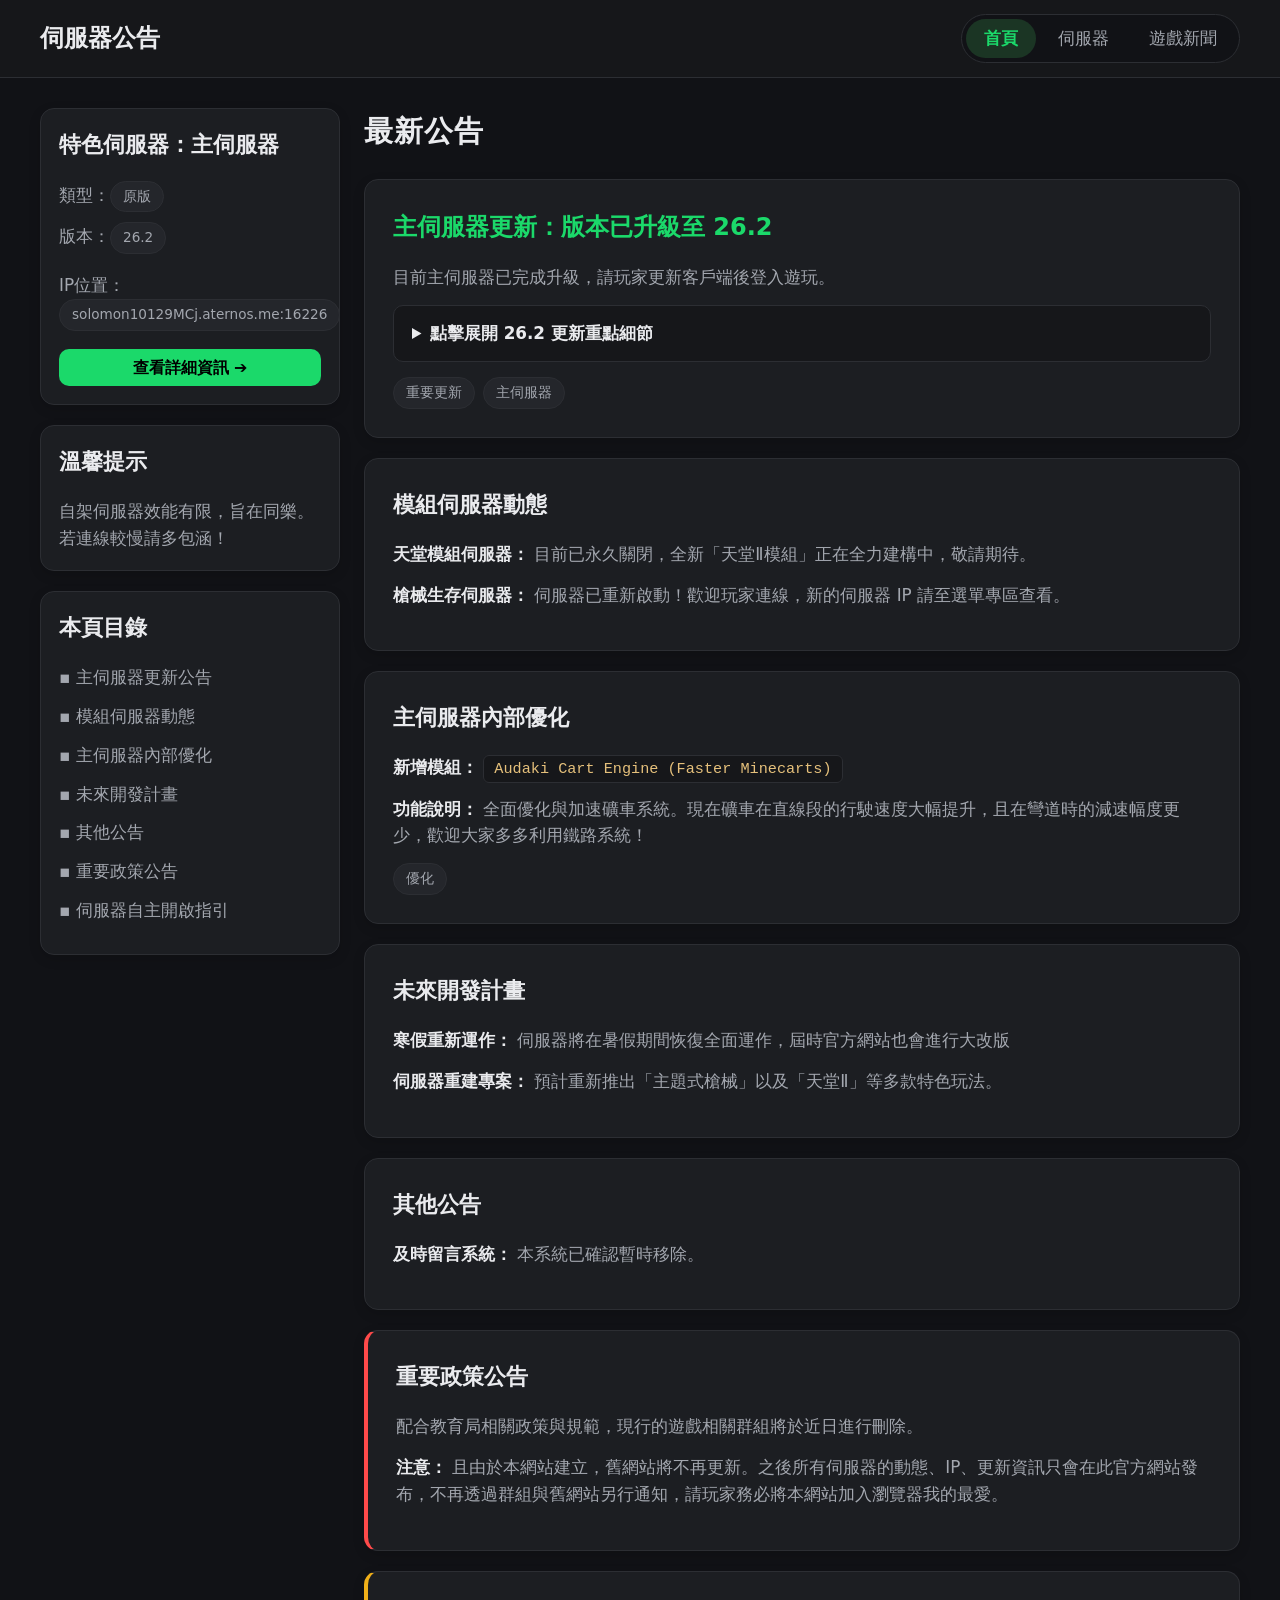
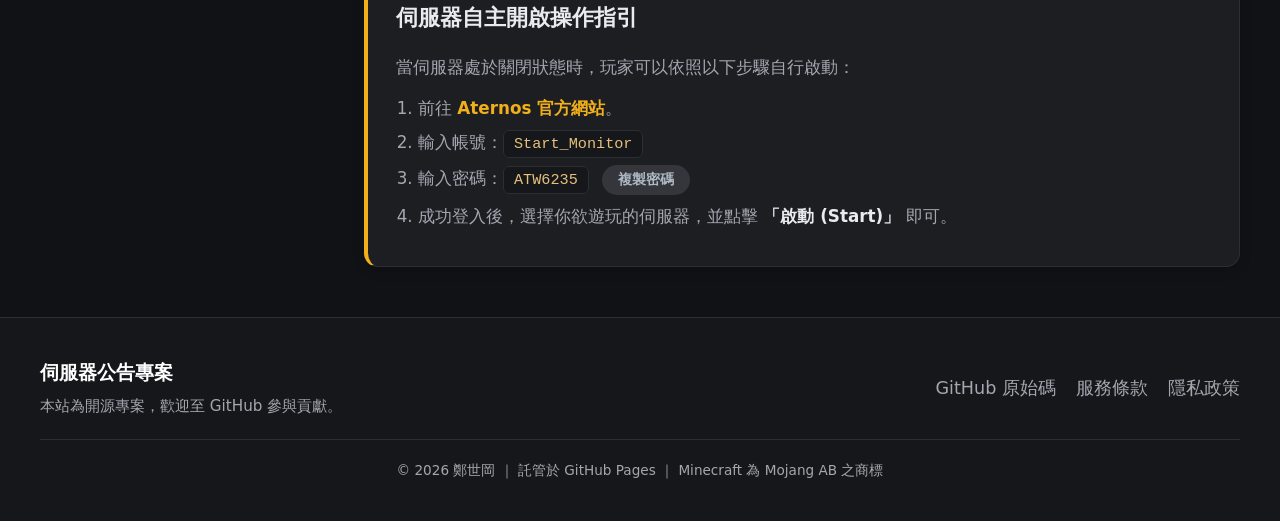
==== commit 11cd13e3: "Add files via upload" ====
--- a/index.html
+++ b/index.html
@@ -214,9 +214,9 @@
             justify-content: center;
             background-color: var(--brand-green);
             color: #000;
-            padding: 12px 24px;
+            padding: 6px 24px;
             text-decoration: none;
-            border-radius: 30px;
+            border-radius: 10px;
             /* 💡 更改為極致圓滑的藥丸型圓角 */
             font-size: 1rem;
             font-weight: bold;
@@ -337,7 +337,7 @@
 
     <header>
         <div class="header-container">
-            <h1><a href="#main-server">伺服器公告</a></h1>
+            <h1><a href="/">伺服器公告</a></h1>
             <nav>
                 <a href="index.html" class="active">首頁</a>
                 <a href="menu.html">伺服器</a>
@@ -369,6 +369,7 @@
                     <li><a href="#mod-server">▪ 模組伺服器動態</a></li>
                     <li><a href="#server-optimization">▪ 主伺服器內部優化</a></li>
                     <li><a href="#future-plans">▪ 未來開發計畫</a></li>
+                    <li><a href="#website_alert">▪ 其他公告</a></li>
                     <li><a href="#policy-alert">▪ 重要政策公告</a></li>
                     <li><a href="#self-host">▪ 伺服器自主開啟指引</a></li>
                 </ul>
@@ -394,7 +395,8 @@
                     <div style="margin-top: 15px; padding: 0 5px;">
                         <img src="images/update-26.2.png" alt="26.2 更新預覽"
                             style="width: 100%; max-width: 500px; height: auto; border-radius: 8px; border: 1px solid #2c2e33; box-shadow: 0 4px 12px rgba(0,0,0,0.3); display: block;">
-                        <p style="margin: 6px 0 0 0; font-size: 0.85rem; color: #a3a7af; padding-left: 10px;">▲ 26.2 版本主視覺圖</p>
+                        <p style="margin: 6px 0 0 0; font-size: 0.85rem; color: #a3a7af; padding-left: 10px;">▲ 26.2
+                            版本主視覺圖</p>
                     </div>
                 </details>
 
@@ -420,9 +422,13 @@
 
             <div class="card" id="future-plans">
                 <h2>未來開發計畫</h2>
-                <p><strong>寒假重新運作：</strong> 伺服器將在寒假期間恢復全面運作，屆時官方網站也會進行大改版，並正式預計加入<strong>「即時通訊系統」</strong>。</p>
-                <p><strong>伺服器重建專案：</strong> 預計推出「一格空島」、「墜落世界」、「主題式槍械」以及「天堂Ⅱ」等多款特色玩法。</p>
-                <p style="margin-bottom: 0;"><strong>即時留言系統：</strong> 我們正在測試留言板功能，使用者可捲動至頁面最下方搶先試用（測試中）。</p>
+                <p><strong>寒假重新運作：</strong> 伺服器將在暑假期間恢復全面運作，屆時官方網站也會進行大改版</p>
+                <p><strong>伺服器重建專案：</strong> 預計重新推出「主題式槍械」以及「天堂Ⅱ」等多款特色玩法。</p>
+            </div>
+
+            <div class="card" id="website_alert">
+                <h2>其他公告</h2>
+                <p><strong>及時留言系統：</strong> 本系統已確認暫時移除。</p>
             </div>
 
             <div class="card policy-card" id="policy-alert">
@@ -437,7 +443,9 @@
                 <p>當伺服器處於關閉狀態時，玩家可以依照以下步驟自行啟動：</p>
                 <ol>
                     <li>前往 <a href="https://aternos.org/" target="_blank"
-                            style="color: var(--guide-yellow); font-weight: bold; text-decoration: none;">Aternos
+                            style="color: var(--guide-yellow); font-weight: bold; text-decoration: none; transition: color 0.2s ease, text-decoration 0.2s ease;"
+                            onmouseover="this.style.textDecoration='underline'; this.style.color='#ffd15c';"
+                            onmouseout="this.style.textDecoration='none'; this.style.color='var(--guide-yellow)';">Aternos
                             官方網站</a>。</li>
                     <li>輸入帳號：<span class="code-block">Start_Monitor</span></li>
                     <li>輸入密碼：<span class="code-block" id="server-pwd">ATW6235</span>
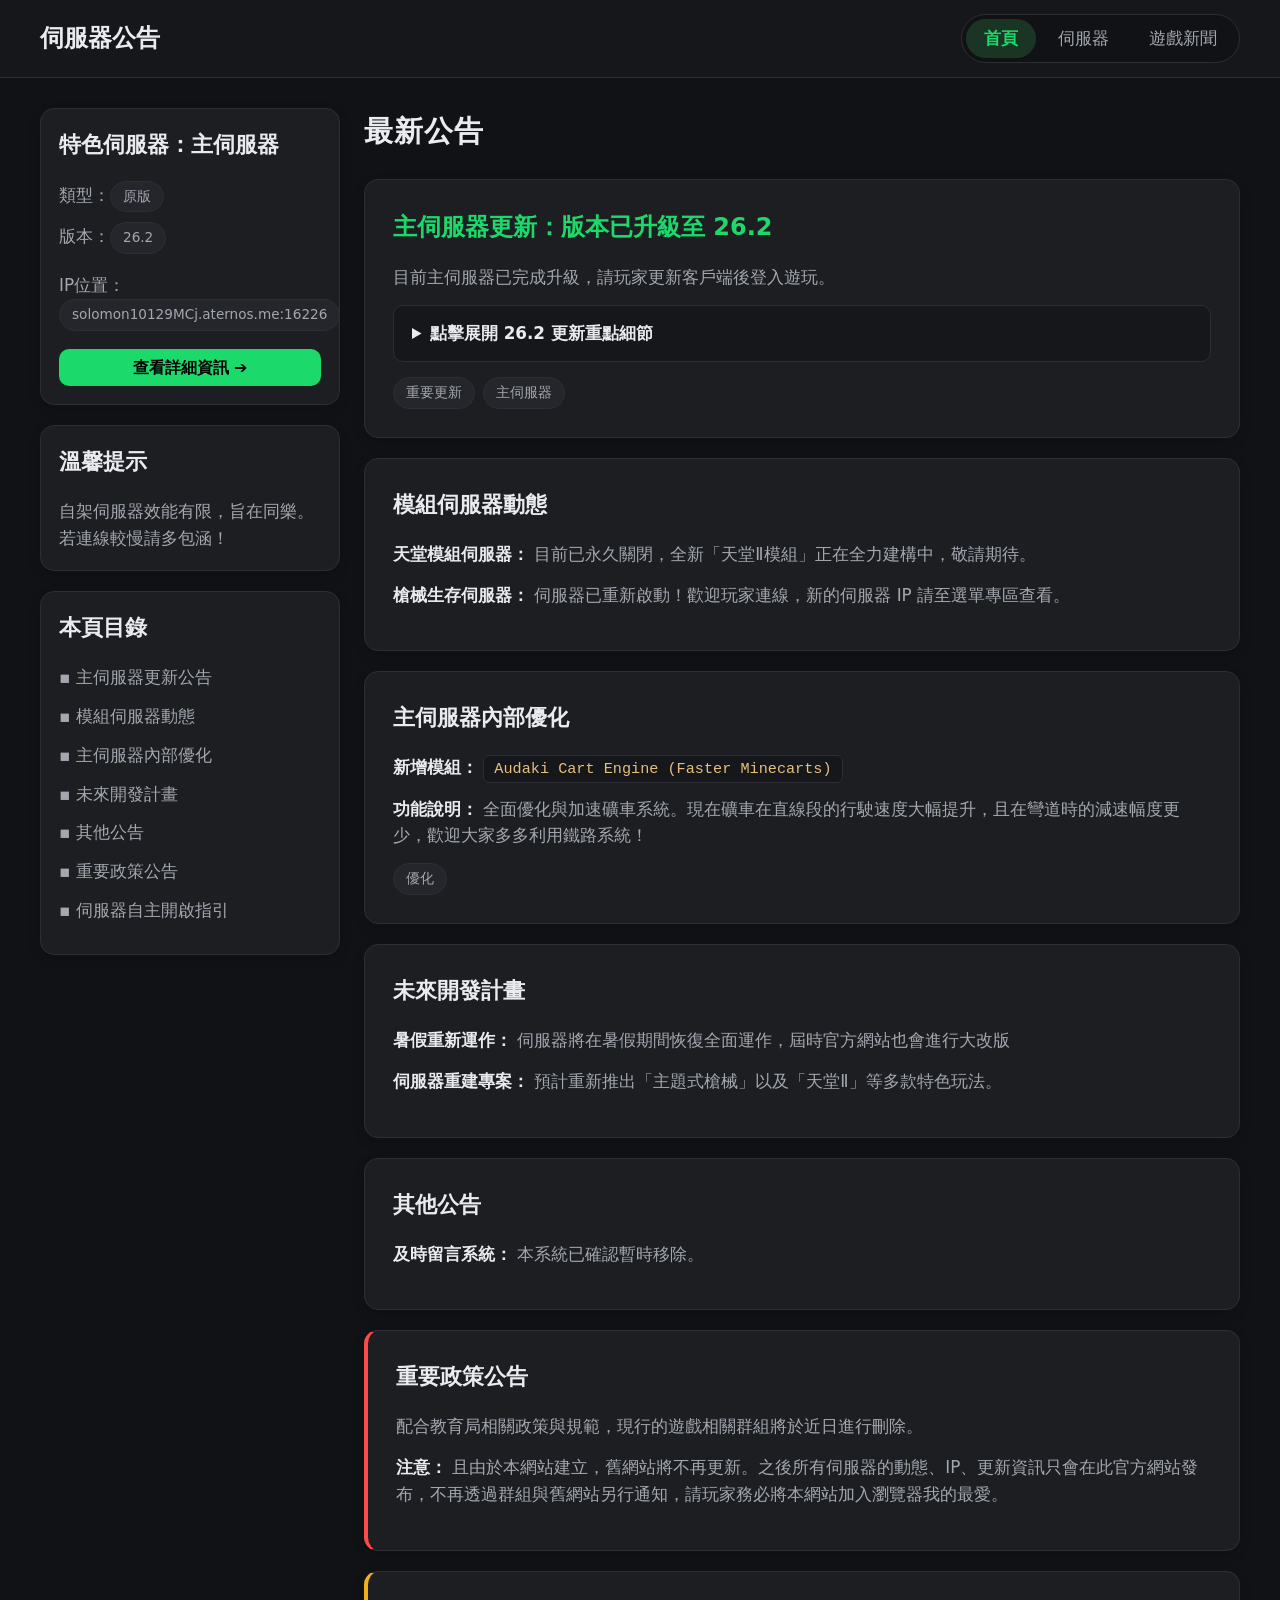
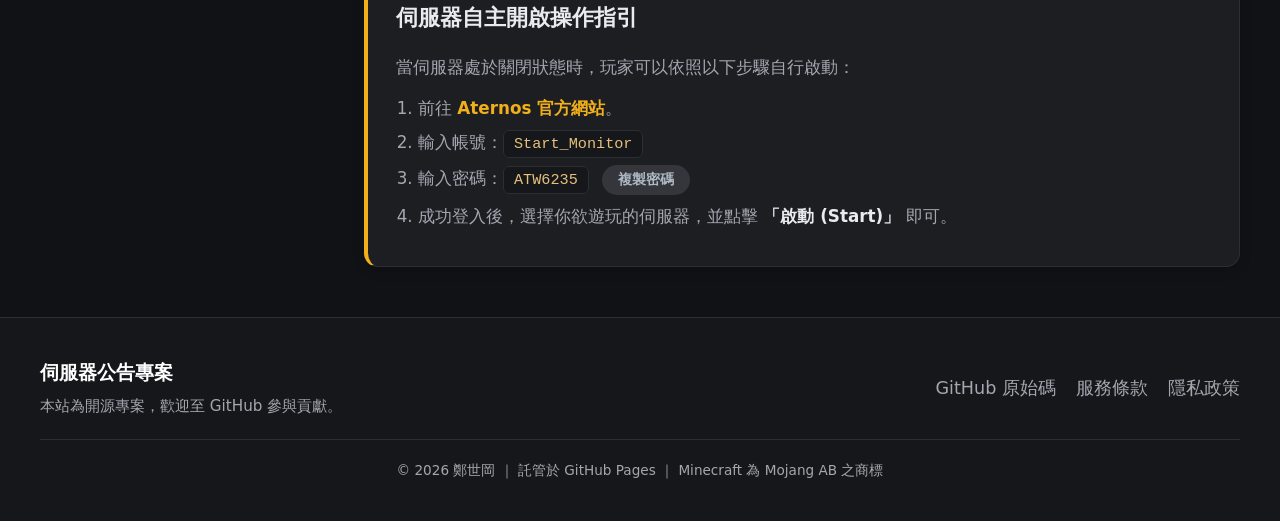
==== commit 2b01ebbc: "Add files via upload" ====
--- a/index.html
+++ b/index.html
@@ -354,7 +354,7 @@
                 <p style="margin-bottom: 10px;">類型：<span class="tag">原版</span></p>
                 <p style="margin-bottom: 18px;">版本：<span class="tag">26.2</span></p>
                 <p style="margin-bottom: 18px;">IP位置：<span class="tag">solomon10129MCj.aternos.me:16226</span></p>
-                <a href="server-main.html" class="btn" style="width: 100%; box-sizing: border-box;">查看詳細資訊 ➔</a>
+                <a href="server-pages-template.html?server=main" class="btn" style="width: 100%; box-sizing: border-box;">查看詳細資訊 ➔</a>
             </div>
 
             <div class="card" style="padding: 18px;">
@@ -422,7 +422,7 @@
 
             <div class="card" id="future-plans">
                 <h2>未來開發計畫</h2>
-                <p><strong>寒假重新運作：</strong> 伺服器將在暑假期間恢復全面運作，屆時官方網站也會進行大改版</p>
+                <p><strong>暑假重新運作：</strong> 伺服器將在暑假期間恢復全面運作，屆時官方網站也會進行大改版</p>
                 <p><strong>伺服器重建專案：</strong> 預計重新推出「主題式槍械」以及「天堂Ⅱ」等多款特色玩法。</p>
             </div>
 
